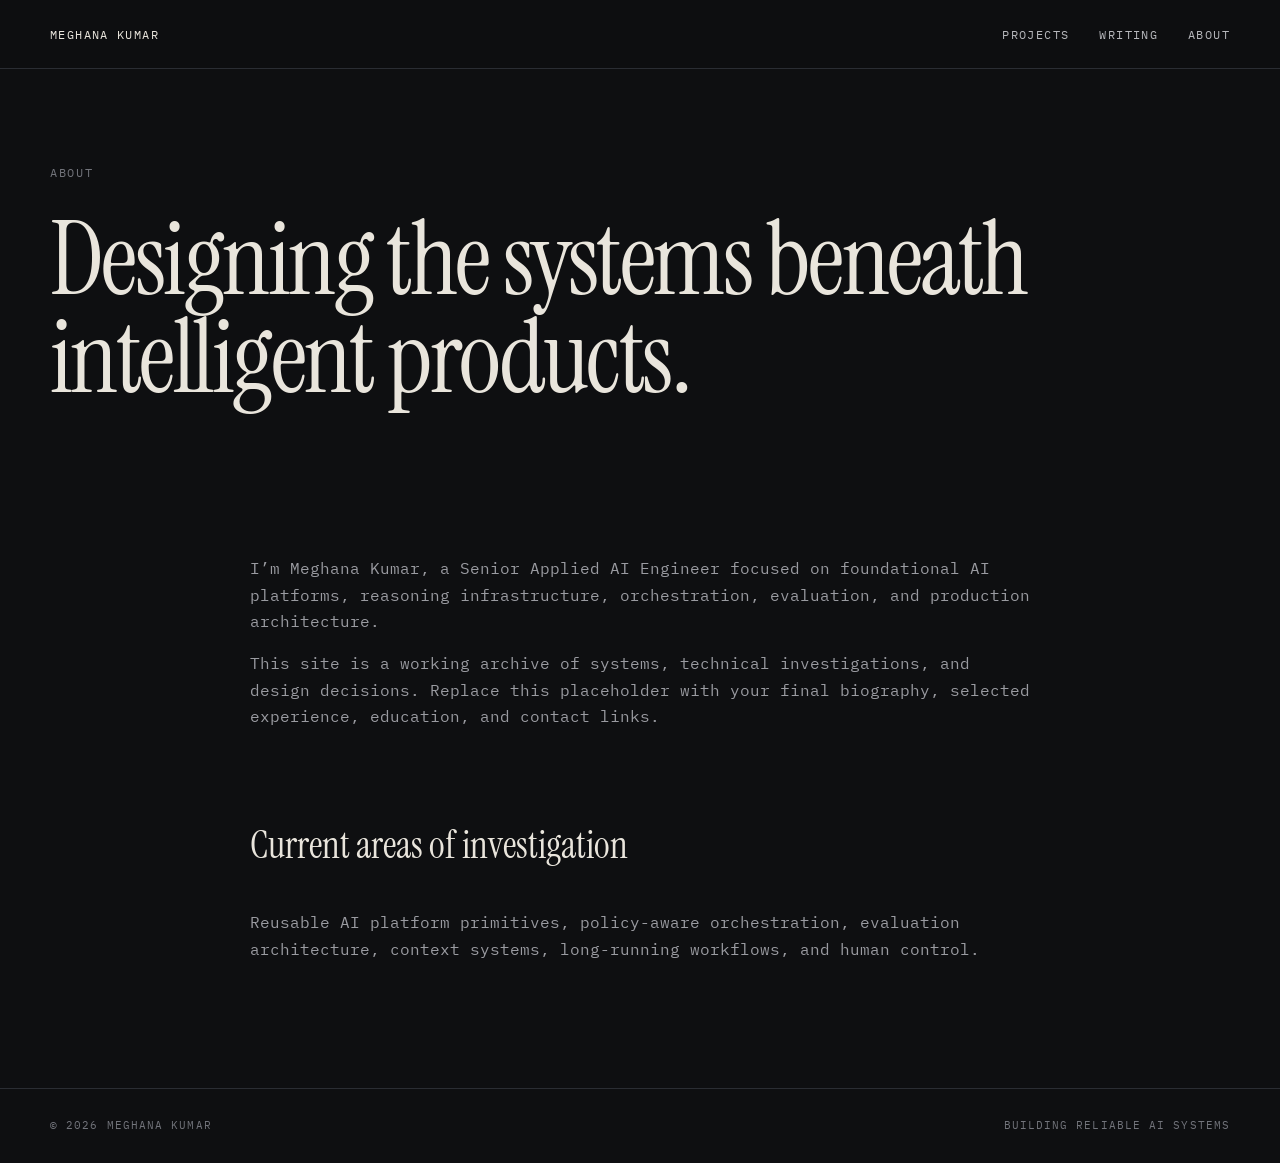
==== about/index.html @ e5267898 "init repo" ====
<!doctype html><html lang="en"><head><meta charset="UTF-8"><meta name="viewport" content="width=device-width,initial-scale=1"><title>About — Meghana Kumar</title><link rel="stylesheet" href="/assets/styles.css"></head><body><header class="site-header"><div class="shell header-inner"><a class="brand" href="/">Meghana Kumar</a><nav class="nav"><a href="/projects/">Projects</a><a href="/writing/">Writing</a><a href="/about/">About</a></nav></div></header><main><section class="page-hero"><div class="shell"><p class="eyebrow">About</p><h1 class="display">Designing the systems beneath intelligent products.</h1></div></section><section class="content-page"><div class="shell prose"><p>I’m Meghana Kumar, a Senior Applied AI Engineer focused on foundational AI platforms, reasoning infrastructure, orchestration, evaluation, and production architecture.</p><p>This site is a working archive of systems, technical investigations, and design decisions. Replace this placeholder with your final biography, selected experience, education, and contact links.</p><h2>Current areas of investigation</h2><p>Reusable AI platform primitives, policy-aware orchestration, evaluation architecture, context systems, long-running workflows, and human control.</p></div></section></main><footer class="footer"><div class="shell footer-inner"><span>© 2026 Meghana Kumar</span><span>Building reliable AI systems</span></div></footer></body></html>
---- assets/styles.css ----
@import url('https://fonts.googleapis.com/css2?family=IBM+Plex+Mono:wght@400;500&family=Instrument+Serif:ital@0;1&display=swap');

:root {
  --bg: #0e0f11;
  --surface: #111318;
  --surface-2: #151923;
  --text: #e9e5dc;
  --muted: #9a9ba1;
  --faint: #72747b;
  --line: #2a2d33;
  --accent: #4169ff;
  --max: 1180px;
}

* { box-sizing: border-box; }
html { scroll-behavior: smooth; background: var(--bg); }
body {
  margin: 0;
  background: var(--bg);
  color: var(--text);
  font-family: 'IBM Plex Mono', monospace;
  line-height: 1.65;
  -webkit-font-smoothing: antialiased;
}
a { color: inherit; text-decoration: none; }
a:focus-visible { outline: 2px solid var(--accent); outline-offset: 4px; }

.shell { width: min(calc(100% - 48px), var(--max)); margin: 0 auto; }
.eyebrow {
  margin: 0;
  color: var(--faint);
  font-size: 0.74rem;
  letter-spacing: 0.14em;
  text-transform: uppercase;
}
.display {
  margin: 0;
  font-family: 'Instrument Serif', serif;
  font-weight: 400;
  letter-spacing: -0.025em;
  line-height: 0.96;
}
.rule { border: 0; border-top: 1px solid var(--line); margin: 0; }
.accent { color: var(--accent); }
.muted { color: var(--muted); }

.site-header {
  position: sticky;
  top: 0;
  z-index: 20;
  background: color-mix(in srgb, var(--bg) 92%, transparent);
  backdrop-filter: blur(12px);
  border-bottom: 1px solid var(--line);
}
.header-inner {
  min-height: 68px;
  display: flex;
  align-items: center;
  justify-content: space-between;
  gap: 24px;
}
.brand, .nav a {
  font-size: 0.72rem;
  letter-spacing: 0.12em;
  text-transform: uppercase;
}
.nav { display: flex; gap: 30px; color: #b7b8bc; }
.nav a:hover { color: var(--text); }

.hero {
  min-height: 548px;
  display: grid;
  align-items: center;
  background:
    radial-gradient(circle at 84% 52%, rgba(51, 74, 155, 0.19), transparent 34%),
    linear-gradient(90deg, var(--bg) 0%, var(--bg) 58%, #101421 100%);
  border-bottom: 1px solid #17191e;
}
.hero-inner { padding: 96px 0 88px; }
.hero h1 { font-size: clamp(4.2rem, 8vw, 7.1rem); margin-top: 28px; }
.hero h2 { font-size: clamp(2rem, 4vw, 3.2rem); margin: 20px 0 30px; }
.hero-copy {
  max-width: 670px;
  color: #d2d0cb;
  font-size: clamp(0.95rem, 1.6vw, 1.1rem);
  margin: 30px 0 28px;
}
.hero-actions { display: flex; flex-wrap: wrap; gap: 28px; }
.text-link {
  font-size: 0.72rem;
  letter-spacing: 0.13em;
  text-transform: uppercase;
}
.text-link:hover { color: var(--accent); }

.section { padding: 84px 0 96px; }
.section-heading {
  display: flex;
  justify-content: space-between;
  align-items: baseline;
  gap: 24px;
  margin-bottom: 34px;
}
.section-title {
  font-family: 'Instrument Serif', serif;
  font-size: clamp(3.2rem, 6vw, 5.6rem);
  line-height: 1;
  margin: 20px 0 42px;
  font-weight: 400;
}

.project-row, .article-row {
  display: grid;
  grid-template-columns: 110px 1fr auto;
  gap: 28px;
  padding: 27px 0 30px;
  border-top: 1px solid var(--line);
}
.project-row:last-child, .article-row:last-child { border-bottom: 1px solid var(--line); }
.project-number, .project-meta, .article-category, .article-time {
  font-size: 0.72rem;
  letter-spacing: 0.1em;
  text-transform: uppercase;
}
.project-number, .article-category { color: var(--accent); }
.project-title, .article-title {
  font-family: 'Instrument Serif', serif;
  font-size: clamp(2rem, 3.5vw, 3.05rem);
  line-height: 1.02;
  font-weight: 400;
  margin: 0 0 10px;
}
.project-summary { max-width: 790px; margin: 0 0 12px; color: var(--muted); }
.project-meta { display: flex; flex-wrap: wrap; gap: 20px; color: var(--faint); }
.project-status { color: var(--accent); }
.project-year, .article-time { color: #a7a8ac; white-space: nowrap; }
.project-row:hover .project-title, .article-row:hover .article-title { color: #fff; }

.about-grid { display: grid; grid-template-columns: 0.8fr 1.2fr; gap: 90px; align-items: start; }
.about-copy { color: var(--muted); font-size: 1rem; max-width: 700px; }
.about-links { display: flex; flex-wrap: wrap; gap: 24px; margin-top: 28px; }

.page-hero { padding: 94px 0 52px; }
.page-hero h1 { font-size: clamp(4rem, 8vw, 7rem); margin: 28px 0 30px; }
.page-intro { max-width: 780px; font-size: 1.05rem; color: #d5d3ce; }
.content-page { padding: 50px 0 110px; }
.prose { max-width: 780px; }
.prose h2 { font-family: 'Instrument Serif', serif; font-size: 2.4rem; font-weight: 400; margin-top: 2.2em; }
.prose p, .prose li { color: var(--muted); }
.prose code { color: var(--text); background: #17191d; padding: .1em .35em; border-radius: 2px; }

.footer { border-top: 1px solid var(--line); padding: 28px 0; }
.footer-inner { display: flex; justify-content: space-between; gap: 24px; color: var(--faint); font-size: .68rem; letter-spacing: .1em; text-transform: uppercase; }

@media (max-width: 760px) {
  .shell { width: min(calc(100% - 30px), var(--max)); }
  .header-inner { min-height: 60px; }
  .nav { gap: 15px; }
  .brand, .nav a { font-size: .62rem; }
  .hero { min-height: auto; }
  .hero-inner { padding: 74px 0 68px; }
  .hero h1 { font-size: clamp(3.4rem, 17vw, 5rem); }
  .hero h2 { font-size: clamp(1.8rem, 9vw, 2.6rem); }
  .section { padding: 66px 0 74px; }
  .project-row, .article-row { grid-template-columns: 1fr; gap: 8px; }
  .project-year, .article-time { justify-self: start; }
  .about-grid { grid-template-columns: 1fr; gap: 24px; }
  .footer-inner { flex-direction: column; }
}
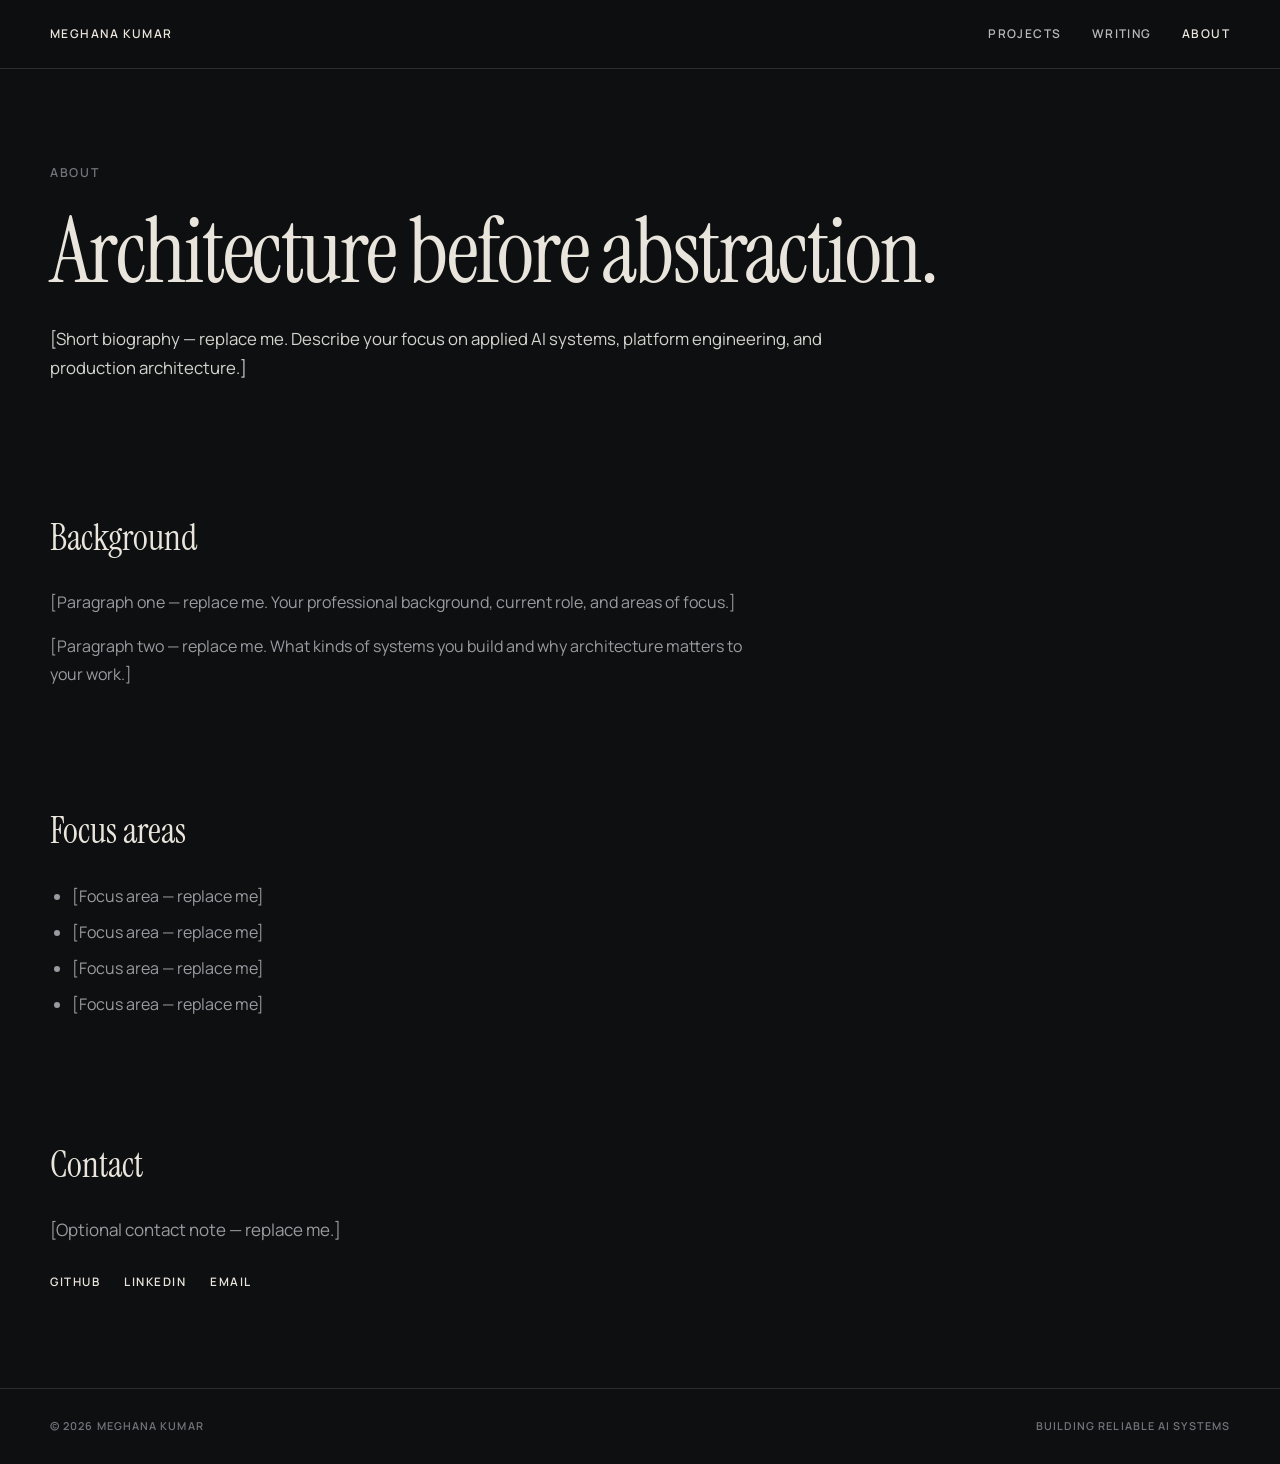
==== commit c0e99f93: "pages" ====
--- a/about/index.html
+++ b/about/index.html
@@ -1 +1,83 @@
-<!doctype html><html lang="en"><head><meta charset="UTF-8"><meta name="viewport" content="width=device-width,initial-scale=1"><title>About — Meghana Kumar</title><link rel="stylesheet" href="/assets/styles.css"></head><body><header class="site-header"><div class="shell header-inner"><a class="brand" href="/">Meghana Kumar</a><nav class="nav"><a href="/projects/">Projects</a><a href="/writing/">Writing</a><a href="/about/">About</a></nav></div></header><main><section class="page-hero"><div class="shell"><p class="eyebrow">About</p><h1 class="display">Designing the systems beneath intelligent products.</h1></div></section><section class="content-page"><div class="shell prose"><p>I’m Meghana Kumar, a Senior Applied AI Engineer focused on foundational AI platforms, reasoning infrastructure, orchestration, evaluation, and production architecture.</p><p>This site is a working archive of systems, technical investigations, and design decisions. Replace this placeholder with your final biography, selected experience, education, and contact links.</p><h2>Current areas of investigation</h2><p>Reusable AI platform primitives, policy-aware orchestration, evaluation architecture, context systems, long-running workflows, and human control.</p></div></section></main><footer class="footer"><div class="shell footer-inner"><span>© 2026 Meghana Kumar</span><span>Building reliable AI systems</span></div></footer></body></html>
+<!doctype html>
+<html lang="en">
+<head>
+  <meta charset="UTF-8">
+  <meta name="viewport" content="width=device-width, initial-scale=1">
+  <meta name="description" content="About — Meghana Kumar">
+  <title>About — Meghana Kumar</title>
+  <link rel="stylesheet" href="/assets/css/styles.css">
+</head>
+<body>
+
+  <!-- SITE HEADER START -->
+  <a href="#main-content" class="skip-link">Skip to content</a>
+  <header class="site-header">
+    <div class="shell header-inner">
+      <a class="brand" href="/">Meghana Kumar</a>
+      <nav class="nav" aria-label="Primary">
+        <a href="/projects/">Projects</a>
+        <a href="/writing/">Writing</a>
+        <a href="/about/" aria-current="page">About</a>
+      </nav>
+    </div>
+  </header>
+  <!-- SITE HEADER END -->
+
+  <main id="main-content">
+
+    <section class="page-hero">
+      <div class="shell">
+        <p class="eyebrow">About</p>
+        <h1 class="display page-title">Architecture before abstraction.</h1>
+        <p class="page-intro">[Short biography — replace me. Describe your focus on applied AI systems, platform engineering, and production architecture.]</p>
+      </div>
+    </section>
+
+    <section class="about-section">
+      <div class="shell">
+        <h2>Background</h2>
+        <!-- PLACEHOLDER: Replace with your biography -->
+        <p>[Paragraph one — replace me. Your professional background, current role, and areas of focus.]</p>
+        <p>[Paragraph two — replace me. What kinds of systems you build and why architecture matters to your work.]</p>
+      </div>
+    </section>
+
+    <section class="about-section" style="padding-top: 0;">
+      <div class="shell">
+        <h2>Focus areas</h2>
+        <!-- PLACEHOLDER: Replace with your focus areas -->
+        <ul>
+          <li>[Focus area — replace me]</li>
+          <li>[Focus area — replace me]</li>
+          <li>[Focus area — replace me]</li>
+          <li>[Focus area — replace me]</li>
+        </ul>
+      </div>
+    </section>
+
+    <section class="about-section" style="padding-top: 0;">
+      <div class="shell">
+        <h2>Contact</h2>
+        <p class="about-copy">[Optional contact note — replace me.]</p>
+        <div class="about-links">
+          <!-- PLACEHOLDER: Replace with your profile URLs -->
+          <a class="text-link" href="https://github.com/[username]" target="_blank" rel="noopener noreferrer">GitHub</a>
+          <a class="text-link" href="https://linkedin.com/in/[username]" target="_blank" rel="noopener noreferrer">LinkedIn</a>
+          <a class="text-link" href="mailto:[email@example.com]">Email</a>
+        </div>
+      </div>
+    </section>
+
+  </main>
+
+  <!-- SITE FOOTER START -->
+  <footer class="footer">
+    <div class="shell footer-inner">
+      <span>© 2026 Meghana Kumar</span>
+      <span>Building reliable AI systems</span>
+    </div>
+  </footer>
+  <!-- SITE FOOTER END -->
+
+</body>
+</html>
--- a/assets/css/styles.css
+++ b/assets/css/styles.css
@@ -0,0 +1,1040 @@
+/* ==========================================================================
+   1. Font imports
+   ========================================================================== */
+
+@import url('https://fonts.googleapis.com/css2?family=Instrument+Serif:ital@0;1&family=Manrope:wght@400;500;600;700&display=swap');
+
+/* ==========================================================================
+   2. Design tokens
+   ========================================================================== */
+
+:root {
+  --color-bg: #0e0f11;
+  --color-bg-elevated: #111318;
+  --color-bg-surface: #151923;
+  --color-text: #e9e5dc;
+  --color-text-muted: #9a9ba1;
+  --color-text-faint: #72747b;
+  --color-accent: #4169ff;
+  --color-border: #2a2d33;
+  --color-border-subtle: #17191e;
+
+  --font-display: 'Instrument Serif', Georgia, 'Times New Roman', serif;
+  --font-body: 'Manrope', system-ui, -apple-system, sans-serif;
+  --font-mono: ui-monospace, 'Cascadia Code', 'Source Code Pro', Menlo, Consolas, monospace;
+
+  --content-width: 1180px;
+  --reading-width: 720px;
+  --article-width: 700px;
+  --page-padding: clamp(20px, 4vw, 48px);
+
+  --header-height: 68px;
+  --transition-fast: 180ms ease;
+}
+
+/* ==========================================================================
+   3. Reset and base styles
+   ========================================================================== */
+
+*,
+*::before,
+*::after {
+  box-sizing: border-box;
+}
+
+html {
+  scroll-behavior: smooth;
+  background: var(--color-bg);
+}
+
+body {
+  margin: 0;
+  background: var(--color-bg);
+  color: var(--color-text);
+  font-family: var(--font-body);
+  font-size: 1rem;
+  line-height: 1.7;
+  -webkit-font-smoothing: antialiased;
+  -moz-osx-font-smoothing: grayscale;
+}
+
+img,
+svg {
+  display: block;
+  max-width: 100%;
+  height: auto;
+}
+
+a {
+  color: inherit;
+  text-decoration: none;
+}
+
+hr {
+  border: 0;
+  border-top: 1px solid var(--color-border);
+  margin: 0;
+}
+
+/* ==========================================================================
+   4. Typography
+   ========================================================================== */
+
+.display {
+  margin: 0;
+  font-family: var(--font-display);
+  font-weight: 400;
+  letter-spacing: -0.025em;
+  line-height: 0.96;
+}
+
+.eyebrow,
+.label {
+  margin: 0;
+  font-family: var(--font-body);
+  font-size: clamp(0.6875rem, 0.65rem + 0.15vw, 0.8125rem);
+  font-weight: 600;
+  letter-spacing: 0.14em;
+  text-transform: uppercase;
+  color: var(--color-text-faint);
+}
+
+.eyebrow--accent,
+.label--accent {
+  color: var(--color-accent);
+}
+
+.section-title {
+  font-family: var(--font-display);
+  font-size: clamp(2.8rem, 5.5vw, 5.6rem);
+  line-height: 1;
+  font-weight: 400;
+  margin: 20px 0 42px;
+}
+
+.page-title {
+  font-family: var(--font-display);
+  font-size: clamp(3rem, 7vw, 6.5rem);
+  line-height: 0.98;
+  font-weight: 400;
+  margin: 24px 0 28px;
+}
+
+.project-title,
+.article-title {
+  font-family: var(--font-display);
+  font-size: clamp(1.75rem, 3.2vw, 3rem);
+  line-height: 1.05;
+  font-weight: 400;
+  margin: 0 0 10px;
+}
+
+.case-study-title,
+.article-page-title {
+  font-family: var(--font-display);
+  font-size: clamp(2.5rem, 5vw, 4.5rem);
+  line-height: 1.02;
+  font-weight: 400;
+  margin: 16px 0 20px;
+}
+
+.text-link {
+  font-family: var(--font-body);
+  font-size: clamp(0.6875rem, 0.65rem + 0.1vw, 0.75rem);
+  font-weight: 600;
+  letter-spacing: 0.13em;
+  text-transform: uppercase;
+  transition: color var(--transition-fast);
+}
+
+.text-link:hover {
+  color: var(--color-accent);
+}
+
+.muted {
+  color: var(--color-text-muted);
+}
+
+.accent {
+  color: var(--color-accent);
+}
+
+/* ==========================================================================
+   5. Layout utilities
+   ========================================================================== */
+
+.shell {
+  width: min(calc(100% - var(--page-padding) * 2), var(--content-width));
+  margin-inline: auto;
+}
+
+.section {
+  padding: clamp(4rem, 8vw, 5.5rem) 0 clamp(4.5rem, 9vw, 6rem);
+}
+
+.reading-column {
+  max-width: var(--reading-width);
+}
+
+.article-column {
+  max-width: var(--article-width);
+}
+
+.breakout {
+  width: 100%;
+  max-width: var(--content-width);
+  margin-inline: auto;
+}
+
+.rule {
+  border: 0;
+  border-top: 1px solid var(--color-border);
+  margin: 0;
+}
+
+.visually-hidden {
+  position: absolute;
+  width: 1px;
+  height: 1px;
+  padding: 0;
+  margin: -1px;
+  overflow: hidden;
+  clip: rect(0, 0, 0, 0);
+  white-space: nowrap;
+  border: 0;
+}
+
+/* ==========================================================================
+   6. Header and navigation
+   ========================================================================== */
+
+.skip-link {
+  position: absolute;
+  top: -100%;
+  left: var(--page-padding);
+  z-index: 100;
+  padding: 12px 20px;
+  background: var(--color-accent);
+  color: var(--color-bg);
+  font-family: var(--font-body);
+  font-size: 0.8125rem;
+  font-weight: 600;
+  letter-spacing: 0.08em;
+  text-transform: uppercase;
+  border-radius: 2px;
+  transition: top var(--transition-fast);
+}
+
+.skip-link:focus {
+  top: 12px;
+}
+
+.site-header {
+  position: sticky;
+  top: 0;
+  z-index: 20;
+  background: color-mix(in srgb, var(--color-bg) 92%, transparent);
+  backdrop-filter: blur(12px);
+  -webkit-backdrop-filter: blur(12px);
+  border-bottom: 1px solid var(--color-border);
+}
+
+.header-inner {
+  min-height: var(--header-height);
+  display: flex;
+  align-items: center;
+  justify-content: space-between;
+  gap: 24px;
+}
+
+.brand,
+.nav a {
+  font-family: var(--font-body);
+  font-size: clamp(0.6875rem, 0.62rem + 0.2vw, 0.75rem);
+  font-weight: 600;
+  letter-spacing: 0.12em;
+  text-transform: uppercase;
+  transition: color var(--transition-fast);
+}
+
+.nav {
+  display: flex;
+  gap: clamp(1rem, 3vw, 1.875rem);
+  color: #b7b8bc;
+}
+
+.nav a:hover,
+.nav a[aria-current='page'] {
+  color: var(--color-text);
+}
+
+/* ==========================================================================
+   7. Hero
+   ========================================================================== */
+
+.hero {
+  min-height: clamp(420px, 55vh, 548px);
+  display: grid;
+  align-items: center;
+  background:
+    radial-gradient(circle at 84% 52%, rgba(51, 74, 155, 0.19), transparent 34%),
+    linear-gradient(90deg, var(--color-bg) 0%, var(--color-bg) 58%, #101421 100%);
+  border-bottom: 1px solid var(--color-border-subtle);
+}
+
+.hero-inner {
+  padding: clamp(4.5rem, 10vw, 6rem) 0 clamp(4rem, 9vw, 5.5rem);
+}
+
+.hero h1 {
+  font-size: clamp(3.2rem, 8vw, 7.1rem);
+  margin-top: 28px;
+}
+
+.hero h2 {
+  font-size: clamp(1.75rem, 4vw, 3.2rem);
+  margin: 20px 0 30px;
+}
+
+.hero-copy {
+  max-width: 670px;
+  color: #d2d0cb;
+  font-size: clamp(0.95rem, 1.6vw, 1.1rem);
+  line-height: 1.75;
+  margin: 30px 0 28px;
+}
+
+.hero-actions {
+  display: flex;
+  flex-wrap: wrap;
+  gap: 28px;
+}
+
+.page-hero {
+  padding: clamp(4.5rem, 9vw, 5.875rem) 0 clamp(2.5rem, 5vw, 3.25rem);
+}
+
+.page-intro {
+  max-width: 780px;
+  font-size: clamp(1rem, 1.5vw, 1.05rem);
+  line-height: 1.75;
+  color: #d5d3ce;
+}
+
+/* ==========================================================================
+   8. Project archive
+   ========================================================================== */
+
+.section-heading {
+  display: flex;
+  justify-content: space-between;
+  align-items: baseline;
+  gap: 24px;
+  margin-bottom: 34px;
+}
+
+.project-row {
+  display: grid;
+  grid-template-columns: 110px 1fr auto;
+  gap: 28px;
+  padding: 27px 0 30px;
+  border-top: 1px solid var(--color-border);
+  transition: background var(--transition-fast);
+}
+
+.project-row:last-child {
+  border-bottom: 1px solid var(--color-border);
+}
+
+.project-row:hover {
+  background: color-mix(in srgb, var(--color-bg-elevated) 60%, transparent);
+}
+
+.project-row:hover .project-title {
+  color: #fff;
+}
+
+.project-number,
+.project-meta span {
+  font-family: var(--font-body);
+  font-size: clamp(0.6875rem, 0.65rem + 0.1vw, 0.75rem);
+  font-weight: 600;
+  letter-spacing: 0.12em;
+  text-transform: uppercase;
+}
+
+.project-number {
+  color: var(--color-accent);
+}
+
+.project-summary {
+  max-width: 790px;
+  margin: 0 0 12px;
+  color: var(--color-text-muted);
+  line-height: 1.7;
+}
+
+.project-meta {
+  display: flex;
+  flex-wrap: wrap;
+  gap: 20px;
+  color: var(--color-text-faint);
+}
+
+.project-status {
+  color: var(--color-accent);
+}
+
+.project-arrow {
+  color: #a7a8ac;
+  white-space: nowrap;
+  align-self: start;
+  padding-top: 8px;
+  transition: color var(--transition-fast), transform var(--transition-fast);
+}
+
+.project-row:hover .project-arrow {
+  color: var(--color-accent);
+  transform: translate(2px, -2px);
+}
+
+/* ==========================================================================
+   9. Writing archive
+   ========================================================================== */
+
+.article-row {
+  display: grid;
+  grid-template-columns: 140px 1fr auto;
+  gap: 28px;
+  padding: 27px 0 30px;
+  border-top: 1px solid var(--color-border);
+  align-items: baseline;
+  transition: background var(--transition-fast);
+}
+
+.article-row:last-child {
+  border-bottom: 1px solid var(--color-border);
+}
+
+.article-row:hover {
+  background: color-mix(in srgb, var(--color-bg-elevated) 60%, transparent);
+}
+
+.article-row:hover .article-title {
+  color: #fff;
+}
+
+.article-category,
+.article-date,
+.article-time {
+  font-family: var(--font-body);
+  font-size: clamp(0.6875rem, 0.65rem + 0.1vw, 0.75rem);
+  font-weight: 600;
+  letter-spacing: 0.12em;
+  text-transform: uppercase;
+}
+
+.article-category {
+  color: var(--color-accent);
+}
+
+.article-summary {
+  margin: 8px 0 0;
+  color: var(--color-text-muted);
+  font-size: 0.9375rem;
+  line-height: 1.65;
+  max-width: 640px;
+}
+
+.article-meta-end {
+  display: flex;
+  flex-direction: column;
+  align-items: flex-end;
+  gap: 6px;
+  color: var(--color-text-faint);
+  white-space: nowrap;
+}
+
+/* ==========================================================================
+   10. Project case study
+   ========================================================================== */
+
+.case-study-hero {
+  padding: clamp(3rem, 6vw, 4.5rem) 0 clamp(2rem, 4vw, 3rem);
+  border-bottom: 1px solid var(--color-border-subtle);
+}
+
+.case-study-thesis {
+  max-width: var(--reading-width);
+  font-size: clamp(1.05rem, 1.8vw, 1.2rem);
+  line-height: 1.7;
+  color: #d5d3ce;
+  margin: 0 0 28px;
+}
+
+.case-study-meta {
+  display: flex;
+  flex-wrap: wrap;
+  gap: clamp(16px, 3vw, 32px);
+  padding-top: 20px;
+  border-top: 1px solid var(--color-border);
+}
+
+.case-study-meta dt {
+  font-family: var(--font-body);
+  font-size: 0.6875rem;
+  font-weight: 600;
+  letter-spacing: 0.14em;
+  text-transform: uppercase;
+  color: var(--color-text-faint);
+  margin: 0 0 4px;
+}
+
+.case-study-meta dd {
+  margin: 0;
+  font-size: 0.9375rem;
+  color: var(--color-text-muted);
+}
+
+.case-study-meta > div {
+  min-width: 100px;
+}
+
+.case-study-visual {
+  margin: clamp(2rem, 5vw, 3.5rem) 0;
+  background: var(--color-bg-elevated);
+  border: 1px solid var(--color-border);
+  aspect-ratio: 16 / 7;
+  display: grid;
+  place-items: center;
+  color: var(--color-text-faint);
+  font-size: 0.8125rem;
+  font-weight: 600;
+  letter-spacing: 0.12em;
+  text-transform: uppercase;
+}
+
+.case-study-layout {
+  display: grid;
+  grid-template-columns: 200px minmax(0, 1fr);
+  gap: clamp(2rem, 5vw, 4rem);
+  padding: clamp(2.5rem, 5vw, 3.5rem) 0 clamp(4rem, 8vw, 6rem);
+  align-items: start;
+}
+
+.toc {
+  position: sticky;
+  top: calc(var(--header-height) + 24px);
+  padding-top: 8px;
+}
+
+.toc-label {
+  font-family: var(--font-body);
+  font-size: 0.6875rem;
+  font-weight: 600;
+  letter-spacing: 0.16em;
+  text-transform: uppercase;
+  color: var(--color-text-faint);
+  margin: 0 0 16px;
+}
+
+.toc nav {
+  display: flex;
+  flex-direction: column;
+  gap: 10px;
+}
+
+.toc a {
+  font-size: 0.8125rem;
+  color: var(--color-text-muted);
+  line-height: 1.4;
+  transition: color var(--transition-fast);
+}
+
+.toc a:hover {
+  color: var(--color-text);
+}
+
+.case-study-content section {
+  margin-bottom: clamp(2.5rem, 5vw, 3.5rem);
+}
+
+.case-study-content h2 {
+  font-family: var(--font-display);
+  font-size: clamp(1.75rem, 3vw, 2.25rem);
+  font-weight: 400;
+  line-height: 1.1;
+  margin: 0 0 20px;
+}
+
+.case-study-content p,
+.case-study-content li {
+  color: var(--color-text-muted);
+  font-size: 1rem;
+  line-height: 1.75;
+}
+
+.case-study-content p {
+  max-width: var(--reading-width);
+  margin: 0 0 1.25em;
+}
+
+.case-study-content ul,
+.case-study-content ol {
+  max-width: var(--reading-width);
+  margin: 0 0 1.25em;
+  padding-left: 1.4em;
+}
+
+.case-study-content li + li {
+  margin-top: 0.5em;
+}
+
+.case-study-links {
+  display: flex;
+  flex-wrap: wrap;
+  gap: 24px;
+  margin-top: 28px;
+  padding-top: 28px;
+  border-top: 1px solid var(--color-border);
+}
+
+.related-block {
+  margin-top: clamp(2.5rem, 5vw, 3.5rem);
+  padding-top: 28px;
+  border-top: 1px solid var(--color-border);
+}
+
+.related-block h2 {
+  font-family: var(--font-display);
+  font-size: clamp(1.5rem, 2.5vw, 2rem);
+  font-weight: 400;
+  margin: 0 0 16px;
+}
+
+.pagination {
+  display: grid;
+  grid-template-columns: 1fr 1fr;
+  gap: 24px;
+  margin-top: clamp(3rem, 6vw, 4.5rem);
+  padding-top: 28px;
+  border-top: 1px solid var(--color-border);
+}
+
+.pagination a {
+  display: block;
+  padding: 20px 0;
+  transition: color var(--transition-fast);
+}
+
+.pagination a:hover {
+  color: var(--color-accent);
+}
+
+.pagination .label {
+  display: block;
+  margin-bottom: 8px;
+}
+
+.pagination .title {
+  font-family: var(--font-display);
+  font-size: clamp(1.25rem, 2vw, 1.5rem);
+  line-height: 1.15;
+}
+
+.pagination .next {
+  text-align: right;
+}
+
+/* ==========================================================================
+   11. Article typography
+   ========================================================================== */
+
+.article-hero {
+  padding: clamp(3rem, 6vw, 4.5rem) 0 clamp(2rem, 4vw, 3rem);
+  border-bottom: 1px solid var(--color-border-subtle);
+}
+
+.article-abstract {
+  max-width: var(--article-width);
+  font-size: clamp(1.05rem, 1.8vw, 1.15rem);
+  line-height: 1.75;
+  color: #d5d3ce;
+  margin: 0 0 24px;
+}
+
+.article-byline {
+  display: flex;
+  flex-wrap: wrap;
+  gap: clamp(16px, 3vw, 28px);
+  font-size: 0.8125rem;
+  font-weight: 600;
+  letter-spacing: 0.12em;
+  text-transform: uppercase;
+  color: var(--color-text-faint);
+}
+
+.article-related-project {
+  margin-top: 20px;
+  font-size: 0.875rem;
+  color: var(--color-text-muted);
+}
+
+.article-related-project a {
+  color: var(--color-accent);
+  transition: opacity var(--transition-fast);
+}
+
+.article-related-project a:hover {
+  opacity: 0.85;
+}
+
+.article-body {
+  padding: clamp(2.5rem, 5vw, 3.5rem) 0 clamp(4rem, 8vw, 6rem);
+}
+
+.prose {
+  max-width: var(--article-width);
+}
+
+.prose h2 {
+  font-family: var(--font-display);
+  font-size: clamp(1.75rem, 3vw, 2.35rem);
+  font-weight: 400;
+  line-height: 1.12;
+  margin: 2.4em 0 0.75em;
+  color: var(--color-text);
+}
+
+.prose h2:first-child {
+  margin-top: 0;
+}
+
+.prose h3 {
+  font-family: var(--font-body);
+  font-size: clamp(1rem, 1.5vw, 1.125rem);
+  font-weight: 600;
+  letter-spacing: 0.04em;
+  margin: 2em 0 0.75em;
+  color: var(--color-text);
+}
+
+.prose p {
+  color: var(--color-text-muted);
+  line-height: 1.8;
+  margin: 0 0 1.35em;
+}
+
+.prose ul,
+.prose ol {
+  color: var(--color-text-muted);
+  line-height: 1.75;
+  margin: 0 0 1.35em;
+  padding-left: 1.4em;
+}
+
+.prose li + li {
+  margin-top: 0.45em;
+}
+
+.prose blockquote {
+  margin: 2em 0;
+  padding: 0 0 0 24px;
+  border-left: 2px solid var(--color-accent);
+  color: #d5d3ce;
+  font-size: 1.05rem;
+  line-height: 1.7;
+}
+
+.prose code {
+  font-family: var(--font-mono);
+  font-size: 0.875em;
+  color: var(--color-text);
+  background: #17191d;
+  padding: 0.15em 0.4em;
+  border-radius: 2px;
+}
+
+.prose pre {
+  margin: 2em 0;
+  padding: 1.25rem 1.5rem;
+  background: var(--color-bg-elevated);
+  border: 1px solid var(--color-border);
+  overflow-x: auto;
+  -webkit-overflow-scrolling: touch;
+  font-size: 0.875rem;
+  line-height: 1.6;
+}
+
+.prose pre code {
+  background: none;
+  padding: 0;
+  font-size: inherit;
+}
+
+.prose table {
+  width: 100%;
+  margin: 2em 0;
+  border-collapse: collapse;
+  font-size: 0.9375rem;
+}
+
+.table-scroll {
+  overflow-x: auto;
+  -webkit-overflow-scrolling: touch;
+  margin: 2em 0;
+}
+
+.table-scroll table {
+  margin: 0;
+  min-width: 560px;
+}
+
+.prose th,
+.prose td {
+  padding: 12px 16px;
+  border: 1px solid var(--color-border);
+  text-align: left;
+  color: var(--color-text-muted);
+}
+
+.prose th {
+  font-weight: 600;
+  color: var(--color-text);
+  background: var(--color-bg-elevated);
+}
+
+.prose figure {
+  margin: 2.5em 0;
+}
+
+.prose .figure-breakout {
+  width: calc(100% + clamp(0px, 10vw, 120px));
+  max-width: var(--content-width);
+  margin-left: 50%;
+  transform: translateX(-50%);
+}
+
+.figure-placeholder {
+  background: var(--color-bg-elevated);
+  border: 1px solid var(--color-border);
+  aspect-ratio: 16 / 8;
+  display: grid;
+  place-items: center;
+  color: var(--color-text-faint);
+  font-size: 0.8125rem;
+  font-weight: 600;
+  letter-spacing: 0.12em;
+  text-transform: uppercase;
+}
+
+.prose figcaption {
+  margin-top: 12px;
+  font-size: 0.875rem;
+  color: var(--color-text-faint);
+  line-height: 1.6;
+  max-width: var(--article-width);
+}
+
+.prose .references {
+  margin-top: 3em;
+  padding-top: 2em;
+  border-top: 1px solid var(--color-border);
+}
+
+.prose .references h2 {
+  margin-top: 0;
+}
+
+.prose .references ol {
+  font-size: 0.9375rem;
+}
+
+.prose .references a {
+  color: var(--color-accent);
+  word-break: break-word;
+}
+
+/* ==========================================================================
+   12. About
+   ========================================================================== */
+
+.about-grid {
+  display: grid;
+  grid-template-columns: 0.8fr 1.2fr;
+  gap: clamp(2rem, 8vw, 5.625rem);
+  align-items: start;
+}
+
+.about-copy {
+  color: var(--color-text-muted);
+  font-size: clamp(1rem, 1.5vw, 1.0625rem);
+  line-height: 1.8;
+  max-width: 700px;
+}
+
+.about-copy p + p {
+  margin-top: 1.25em;
+}
+
+.about-links {
+  display: flex;
+  flex-wrap: wrap;
+  gap: 24px;
+  margin-top: 28px;
+}
+
+.about-section {
+  padding: clamp(2.5rem, 5vw, 3.5rem) 0 clamp(4rem, 8vw, 6rem);
+}
+
+.about-section h2 {
+  font-family: var(--font-display);
+  font-size: clamp(1.75rem, 3vw, 2.25rem);
+  font-weight: 400;
+  margin: 0 0 20px;
+}
+
+.about-section p,
+.about-section li {
+  color: var(--color-text-muted);
+  line-height: 1.75;
+  max-width: var(--reading-width);
+}
+
+.about-section ul {
+  padding-left: 1.4em;
+  margin: 0 0 1.25em;
+}
+
+.about-section li + li {
+  margin-top: 0.5em;
+}
+
+/* ==========================================================================
+   13. Footer
+   ========================================================================== */
+
+.footer {
+  border-top: 1px solid var(--color-border);
+  padding: 28px 0;
+}
+
+.footer-inner {
+  display: flex;
+  justify-content: space-between;
+  gap: 24px;
+  color: var(--color-text-faint);
+  font-family: var(--font-body);
+  font-size: clamp(0.625rem, 0.6rem + 0.1vw, 0.6875rem);
+  font-weight: 600;
+  letter-spacing: 0.1em;
+  text-transform: uppercase;
+}
+
+/* ==========================================================================
+   14. Responsive rules
+   ========================================================================== */
+
+@media (max-width: 900px) {
+  .case-study-layout {
+    grid-template-columns: 1fr;
+  }
+
+  .toc {
+    position: static;
+    padding-bottom: 24px;
+    margin-bottom: 8px;
+    border-bottom: 1px solid var(--color-border);
+  }
+
+  .toc nav {
+    flex-direction: row;
+    flex-wrap: wrap;
+    gap: 12px 20px;
+  }
+
+  .prose .figure-breakout {
+    width: 100%;
+    margin-left: 0;
+    transform: none;
+  }
+}
+
+@media (max-width: 760px) {
+  :root {
+    --header-height: 60px;
+  }
+
+  .nav {
+    gap: 15px;
+  }
+
+  .hero {
+    min-height: auto;
+  }
+
+  .project-row {
+    grid-template-columns: 1fr;
+    gap: 8px;
+  }
+
+  .project-arrow {
+    display: none;
+  }
+
+  .article-row {
+    grid-template-columns: 1fr;
+    gap: 8px;
+  }
+
+  .article-meta-end {
+    flex-direction: row;
+    align-items: center;
+    gap: 16px;
+  }
+
+  .about-grid {
+    grid-template-columns: 1fr;
+    gap: 24px;
+  }
+
+  .pagination {
+    grid-template-columns: 1fr;
+  }
+
+  .pagination .next {
+    text-align: left;
+  }
+
+  .footer-inner {
+    flex-direction: column;
+  }
+
+  .case-study-meta > div {
+    min-width: calc(50% - 16px);
+  }
+}
+
+/* ==========================================================================
+   15. Accessibility and reduced motion
+   ========================================================================== */
+
+:focus-visible {
+  outline: 2px solid var(--color-accent);
+  outline-offset: 4px;
+}
+
+@media (prefers-reduced-motion: reduce) {
+  html {
+    scroll-behavior: auto;
+  }
+
+  *,
+  *::before,
+  *::after {
+    animation-duration: 0.01ms !important;
+    animation-iteration-count: 1 !important;
+    transition-duration: 0.01ms !important;
+  }
+}
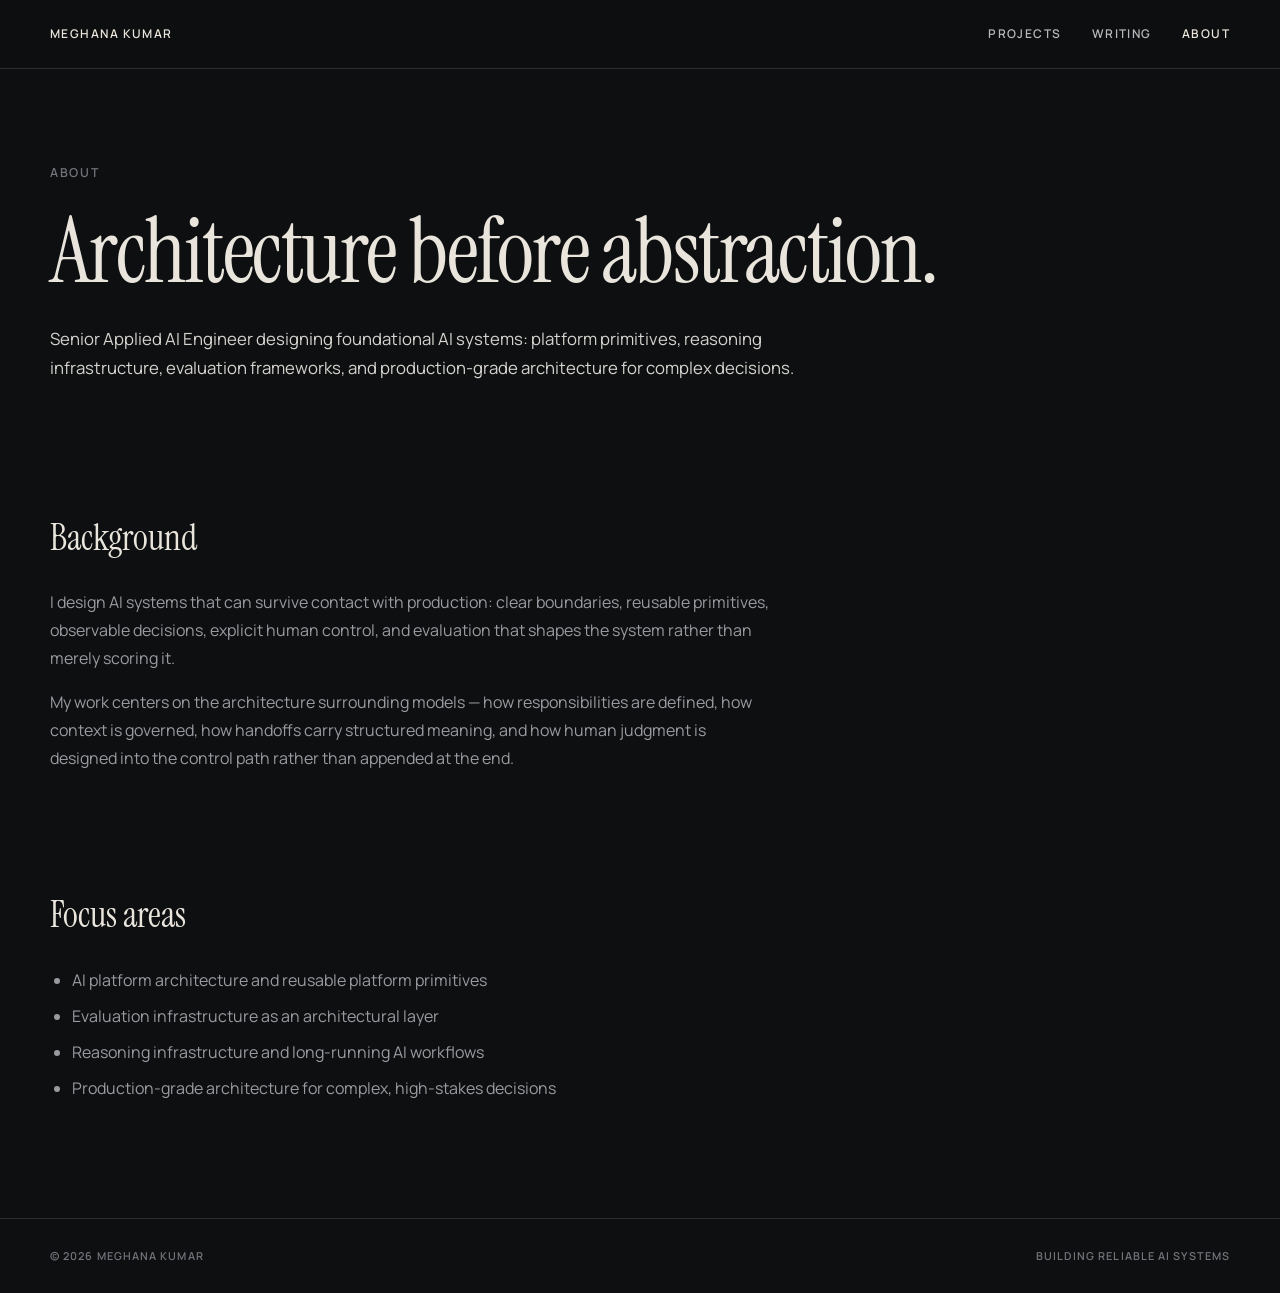
==== commit 03b46c7d: "real article" ====
--- a/about/index.html
+++ b/about/index.html
@@ -3,7 +3,7 @@
 <head>
   <meta charset="UTF-8">
   <meta name="viewport" content="width=device-width, initial-scale=1">
-  <meta name="description" content="About — Meghana Kumar">
+  <meta name="description" content="About — Meghana Kumar, Senior Applied AI Engineer">
   <title>About — Meghana Kumar</title>
   <link rel="stylesheet" href="/assets/css/styles.css">
 </head>
@@ -29,42 +29,27 @@
       <div class="shell">
         <p class="eyebrow">About</p>
         <h1 class="display page-title">Architecture before abstraction.</h1>
-        <p class="page-intro">[Short biography — replace me. Describe your focus on applied AI systems, platform engineering, and production architecture.]</p>
+        <p class="page-intro">Senior Applied AI Engineer designing foundational AI systems: platform primitives, reasoning infrastructure, evaluation frameworks, and production-grade architecture for complex decisions.</p>
       </div>
     </section>
 
     <section class="about-section">
       <div class="shell">
         <h2>Background</h2>
-        <!-- PLACEHOLDER: Replace with your biography -->
-        <p>[Paragraph one — replace me. Your professional background, current role, and areas of focus.]</p>
-        <p>[Paragraph two — replace me. What kinds of systems you build and why architecture matters to your work.]</p>
+        <p>I design AI systems that can survive contact with production: clear boundaries, reusable primitives, observable decisions, explicit human control, and evaluation that shapes the system rather than merely scoring it.</p>
+        <p>My work centers on the architecture surrounding models — how responsibilities are defined, how context is governed, how handoffs carry structured meaning, and how human judgment is designed into the control path rather than appended at the end.</p>
       </div>
     </section>
 
     <section class="about-section" style="padding-top: 0;">
       <div class="shell">
         <h2>Focus areas</h2>
-        <!-- PLACEHOLDER: Replace with your focus areas -->
         <ul>
-          <li>[Focus area — replace me]</li>
-          <li>[Focus area — replace me]</li>
-          <li>[Focus area — replace me]</li>
-          <li>[Focus area — replace me]</li>
+          <li>AI platform architecture and reusable platform primitives</li>
+          <li>Evaluation infrastructure as an architectural layer</li>
+          <li>Reasoning infrastructure and long-running AI workflows</li>
+          <li>Production-grade architecture for complex, high-stakes decisions</li>
         </ul>
-      </div>
-    </section>
-
-    <section class="about-section" style="padding-top: 0;">
-      <div class="shell">
-        <h2>Contact</h2>
-        <p class="about-copy">[Optional contact note — replace me.]</p>
-        <div class="about-links">
-          <!-- PLACEHOLDER: Replace with your profile URLs -->
-          <a class="text-link" href="https://github.com/[username]" target="_blank" rel="noopener noreferrer">GitHub</a>
-          <a class="text-link" href="https://linkedin.com/in/[username]" target="_blank" rel="noopener noreferrer">LinkedIn</a>
-          <a class="text-link" href="mailto:[email@example.com]">Email</a>
-        </div>
       </div>
     </section>
 
--- a/assets/css/styles.css
+++ b/assets/css/styles.css
@@ -567,6 +567,25 @@
   margin: 0 0 20px;
 }
 
+.case-study-content h3 {
+  font-family: var(--font-body);
+  font-size: clamp(1rem, 1.5vw, 1.125rem);
+  font-weight: 600;
+  letter-spacing: 0.04em;
+  margin: 1.75em 0 0.75em;
+  color: var(--color-text);
+}
+
+.case-study-content blockquote {
+  max-width: var(--reading-width);
+  margin: 1.5em 0;
+  padding: 0 0 0 24px;
+  border-left: 2px solid var(--color-accent);
+  color: #d5d3ce;
+  font-size: 1.05rem;
+  line-height: 1.7;
+}
+
 .case-study-content p,
 .case-study-content li {
   color: var(--color-text-muted);
